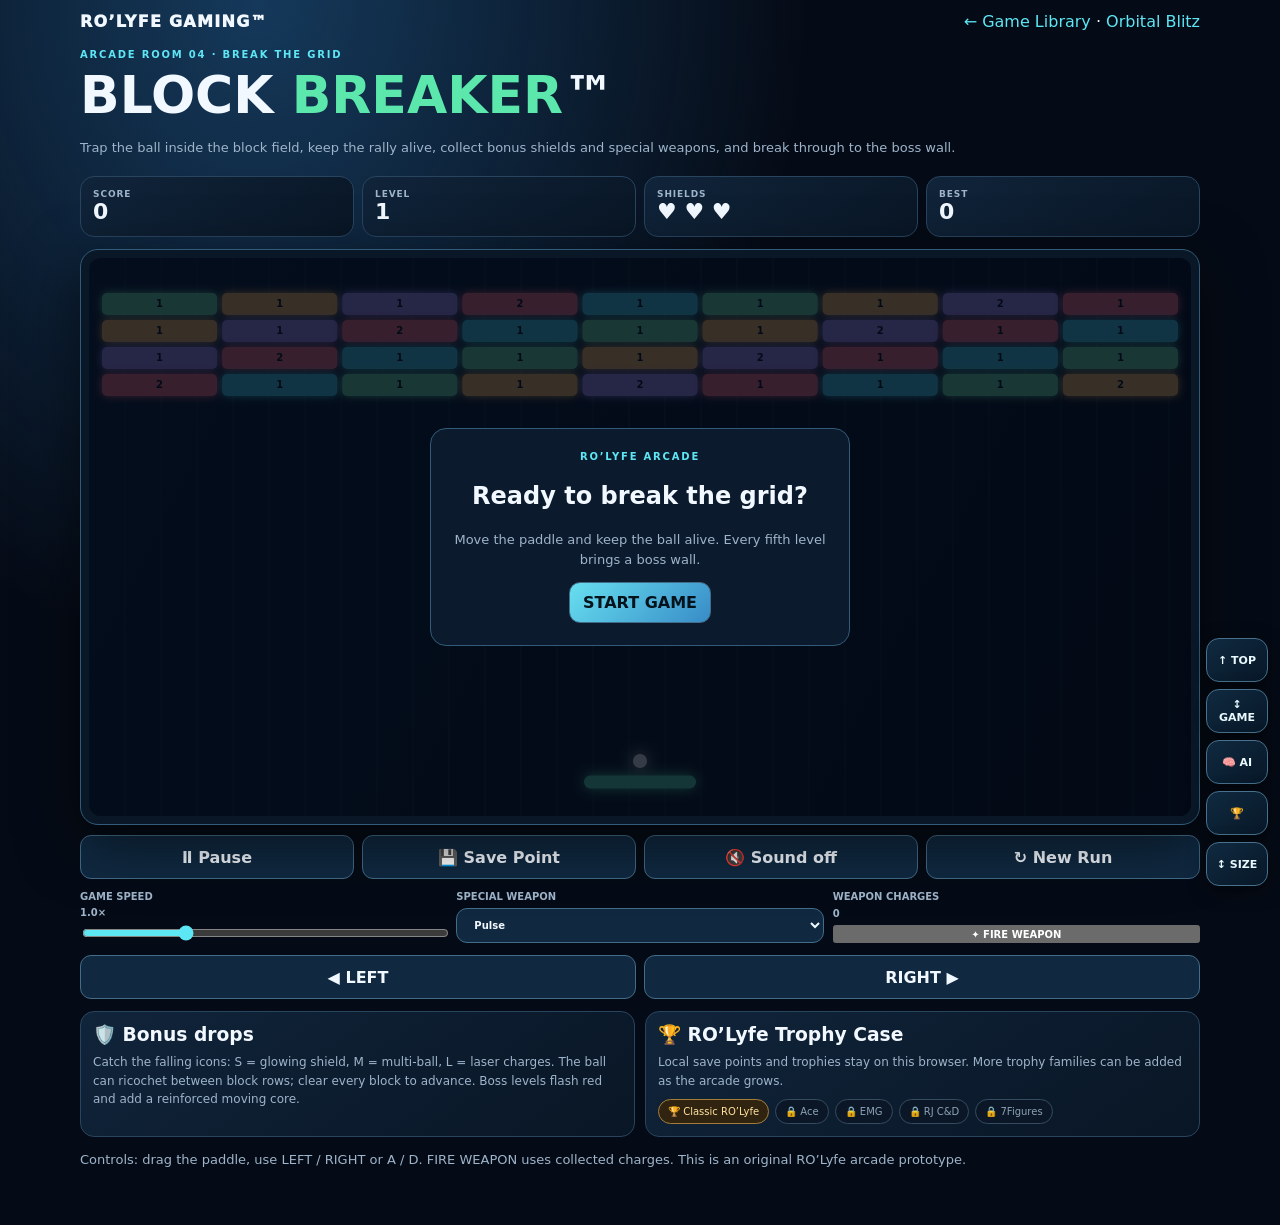
==== games/block-breaker/index.html @ 59f6df57 "Connect game engine to shared arcade speed control" ====
<!doctype html>
<html lang="en"><head><meta charset="utf-8"><meta name="viewport" content="width=device-width,initial-scale=1,viewport-fit=cover"><meta name="theme-color" content="#07101d"><title>RO’Lyfe Block Breaker™</title>
<style>
:root{color-scheme:dark;--bg:#050b16;--panel:#0b192b;--line:#29445f;--text:#f2f8ff;--muted:#9eb4ca;--cyan:#5de6f4;--green:#5ce8ad;--amber:#ffc66d;--red:#ff647c}
*{box-sizing:border-box}html,body{margin:0;min-height:100%;background:var(--bg);color:var(--text);font-family:Inter,system-ui,sans-serif}body{background:radial-gradient(ellipse at 20% 0%,#15395b,transparent 38%),#050b16;overflow-x:hidden}button,select,input{font:inherit;touch-action:manipulation}.shell{width:min(1120px,calc(100% - 20px));margin:auto;padding:12px 0 42px}.top{display:flex;justify-content:space-between;align-items:center;gap:10px;flex-wrap:wrap}.top a{color:var(--cyan);text-decoration:none}.brand{font-weight:950;letter-spacing:.08em;color:var(--text)!important}.hero{margin:18px 0}.eyebrow{font-size:10px;letter-spacing:.18em;color:var(--cyan);font-weight:900}.hero h1{font-size:clamp(30px,6vw,52px);margin:5px 0}.hero p,.note{color:var(--muted);font-size:13px;line-height:1.55}.stats{display:grid;grid-template-columns:repeat(4,1fr);gap:8px;margin:12px 0}.stat,.panel{background:linear-gradient(145deg,#10243a,#091625);border:1px solid var(--line);border-radius:14px;padding:12px}.stat small{display:block;color:var(--muted);font-size:9px;font-weight:900;letter-spacing:.1em}.stat b{font-size:22px}.stage{position:relative;border:1px solid #315b78;background:#091727;border-radius:18px;padding:8px;box-shadow:0 18px 60px #0008}canvas{display:block;width:100%;height:clamp(340px,62svh,650px);border-radius:12px;background:#040b16;touch-action:none}.overlay{position:absolute;inset:8px;display:grid;place-items:center;text-align:center;padding:18px;background:#030916c9;border-radius:12px}.overlay[hidden]{display:none}.overlay>div{max-width:420px;background:#0b1b2d;border:1px solid #315b78;border-radius:16px;padding:22px}.overlay p{color:var(--muted);font-size:13px;line-height:1.5}.btn,.toolbar button,.controls button,.settings select{border:1px solid #426c88;border-radius:11px;padding:10px 13px;background:#102941;color:var(--text);font-weight:850}.btn.primary{background:linear-gradient(135deg,#67dff0,#388cc7);color:#03121b}.toolbar,.controls{display:flex;gap:8px;flex-wrap:wrap;margin:10px 0}.toolbar button,.controls button{flex:1;min-height:44px}.settings{display:grid;grid-template-columns:repeat(3,1fr);gap:9px;margin:12px 0}.settings label{display:grid;gap:5px;color:var(--muted);font-size:10px;font-weight:900}.settings select,.settings input{width:100%}.settings input{accent-color:var(--cyan)}.lower{display:grid;grid-template-columns:1fr 1fr;gap:10px;margin-top:12px}.panel h3{margin:0 0 7px}.panel p{color:var(--muted);font-size:12px;line-height:1.55;margin:0}.trophies{display:flex;gap:6px;flex-wrap:wrap;margin-top:9px}.trophy{padding:6px 9px;border-radius:99px;border:1px solid #344b60;background:#0b1726;color:#8da2b6;font-size:10px}.trophy.unlocked{color:#ffe2a0;border-color:#a47d3b;background:#302410}.flash{position:fixed;inset:0;pointer-events:none;background:#ff001d;opacity:0;z-index:999;transition:opacity .15s}.flash.on{opacity:.18}
@media(max-width:650px){.settings{grid-template-columns:1fr 1fr}.lower{grid-template-columns:1fr}.stats{gap:5px}.stat{padding:8px}.stat b{font-size:18px}}
@media(max-height:480px) and (orientation:landscape){canvas{height:66svh}.hero{margin:7px 0}.shell{padding-top:5px}.stats{margin:6px 0}}
</style></head><body><div class="flash" id="bossFlash"></div><div class="shell">
<header class="top"><a class="brand" href="../../">RO’LYFE GAMING™</a><nav><a href="../../">← Game Library</a> · <a href="../orbital-blitz/">Orbital Blitz</a></nav></header>
<section class="hero"><div class="eyebrow">ARCADE ROOM 04 · BREAK THE GRID</div><h1>BLOCK <span style="color:var(--green)">BREAKER</span>™</h1><p>Trap the ball inside the block field, keep the rally alive, collect bonus shields and special weapons, and break through to the boss wall.</p></section>
<section class="stats"><div class="stat"><small>SCORE</small><b id="score">0</b></div><div class="stat"><small>LEVEL</small><b id="level">1</b></div><div class="stat"><small>SHIELDS</small><b id="lives">♥ ♥ ♥</b></div><div class="stat"><small>BEST</small><b id="best">0</b></div></section>
<section class="stage"><canvas id="game" aria-label="Block Breaker arcade game"></canvas><div class="overlay" id="overlay"><div><div class="eyebrow">RO’LYFE ARCADE</div><h2 id="overlayTitle">Ready to break the grid?</h2><p id="overlayText">Move the paddle, keep the ball bouncing through the blocks, collect shields and weapons, and reach the boss wall every fifth level.</p><button class="btn primary" id="startBtn">START GAME</button></div></div></section>
<div class="toolbar"><button id="pauseBtn">Ⅱ Pause</button><button id="saveBtn">💾 Save Point</button><button id="continueBtn" hidden>▶ Continue Saved Run</button><button id="soundBtn">🔇 Sound off</button><button id="restartBtn">↻ New Run</button></div>
<div class="settings"><label>GAME SPEED <span id="speedLabel">1.0×</span><input id="speed" type="range" min=".7" max="1.8" step=".1" value="1"></label><label>SPECIAL WEAPON<select id="weapon"><option value="pulse">Pulse</option><option value="laser">Laser</option><option value="plasma">Plasma</option></select></label><label>WEAPON CHARGES <b id="charges">0</b><button id="fireWeapon">✦ FIRE WEAPON</button></label></div>
<div class="controls"><button id="left">◀ LEFT</button><button id="right">RIGHT ▶</button></div>
<section class="lower"><article class="panel"><h3>🛡️ Bonus drops</h3><p>Catch the falling icons: S = glowing shield, M = multi-ball, L = laser charges. The ball can ricochet between block rows; clear every block to advance. Boss levels flash red and add a reinforced moving core.</p></article><article class="panel"><h3>🏆 RO’Lyfe Trophy Case</h3><p>Local save points and trophies stay on this browser. More trophy families can be added as the arcade grows.</p><div class="trophies" id="trophies"></div></article></section>
<p class="note">Controls: drag the paddle, use LEFT / RIGHT or A / D. FIRE WEAPON uses collected charges. This is an original RO’Lyfe arcade prototype.</p>
</div>
<script>
(function(){
"use strict";
const $=id=>document.getElementById(id),canvas=$("game"),ctx=canvas.getContext("2d");
const saveKey="rolyfe_block_breaker_save_v1",trophyKey="rolyfe_arcade_trophies_v1",bestKey="rolyfe_block_breaker_best_v1";
let w=0,h=0,dpr=1,raf=0,last=0,active=false,paused=false,over=false,sound=false,audio=null;
let score=0,level=1,lives=3,best=0,balls=[],bricks=[],drops=[],particles=[],paddle={x:0,y:0,w:112,h:13},keys={},speed=1,weapon="pulse",charges=0,shield=0,laserUntil=0,boss=null;
let trophies={};
try{best=Number(localStorage.getItem(bestKey)||0)||0;trophies=JSON.parse(localStorage.getItem(trophyKey)||"{}")}catch(e){}
const trophyNames=["Classic RO’Lyfe","Ace","EMG","RJ C&D","7Figures"];
function clamp(v,a,b){return Math.max(a,Math.min(b,v))}
function beep(f=520,d=.06){if(!sound)return;try{audio=audio||new(window.AudioContext||window.webkitAudioContext)();const o=audio.createOscillator(),g=audio.createGain();o.frequency.value=f;g.gain.setValueAtTime(.04,audio.currentTime);g.gain.exponentialRampToValueAtTime(.001,audio.currentTime+d);o.connect(g);g.connect(audio.destination);o.start();o.stop(audio.currentTime+d)}catch(e){}}
function resize(){const r=canvas.getBoundingClientRect();dpr=Math.min(2,devicePixelRatio||1);canvas.width=Math.max(1,r.width*dpr);canvas.height=Math.max(1,r.height*dpr);ctx.setTransform(dpr,0,0,dpr,0,0);w=r.width;h=r.height;paddle.y=h-34;paddle.x=clamp(paddle.x||w/2,paddle.w/2,w-paddle.w/2);if(!balls.length)balls=[{x:w/2,y:h-55,vx:150,vy:-230,r:7}];draw()}
function award(name){if(trophies[name])return;trophies[name]=true;try{localStorage.setItem(trophyKey,JSON.stringify(trophies))}catch(e){}renderTrophies();beep(940,.18)}
function renderTrophies(){ $("trophies").replaceChildren();trophyNames.forEach(n=>{const b=document.createElement("span");b.className="trophy"+(trophies[n]?" unlocked":"");b.textContent=(trophies[n]?"🏆 ":"🔒 ")+n;$("trophies").appendChild(b)})}
function hud(){$("score").textContent=score;$("level").textContent=level;$("lives").textContent="♥ ".repeat(Math.max(0,lives))||"—";$("best").textContent=best;$("charges").textContent=charges;$("speedLabel").textContent=Number(speed).toFixed(1)+"×"}
function makeLevel(){bricks=[];drops=[];boss=null;const cols=9,rows=level%5===0?4:Math.min(8,4+Math.floor(level/2)),gap=5,pad=13,bw=(w-pad*2-gap*(cols-1))/cols,bh=level%5===0?30:22,top=35;
for(let r=0;r<rows;r++)for(let c=0;c<cols;c++){const hp=level%5===0?2+(r%2):1+((r+c+level)%4===0?1:0);bricks.push({x:pad+c*(bw+gap),y:top+r*(bh+gap),w:bw,h:bh,hp,max:hp,color:["#42d7ed","#67e4ad","#ffbe66","#aa91ff","#ff708b"][(r+c+level)%5],boss:false})}
if(level%5===0){boss={x:w/2-95,y:top+rows*(bh+gap)+18,w:190,h:34,hp:18+level*2,max:18+level*2,vx:75+level*3};bricks.push(boss);$("bossFlash").classList.add("on");setTimeout(()=>$("bossFlash").classList.remove("on"),320);$("overlayText").textContent="BOSS LEVEL! The red core is reinforced. Break its armor and clear the field."}
balls=[{x:w/2,y:h-55,vx:(Math.random()>.5?1:-1)*155,vy:-245,r:7}];award("Classic RO’Lyfe");hud()}
function reset(){score=0;level=1;lives=3;charges=0;shield=0;speed=Number($("speed").value);paddle.x=w/2;active=false;paused=false;over=false;particles=[];makeLevel();overlay(true,"Ready to break the grid?","Move the paddle and keep the ball alive. Every fifth level brings a boss wall.","START GAME");hud()}
function overlay(show,title,msg,button){$("overlay").hidden=!show;$("overlayTitle").textContent=title;$("overlayText").textContent=msg;$("startBtn").textContent=button}
function start(){if(over)reset();active=true;paused=false;over=false;overlay(false,"","", "START");last=performance.now();cancelAnimationFrame(raf);raf=requestAnimationFrame(loop)}
function save(){const data={score,level,lives,charges,trophies};try{localStorage.setItem(saveKey,JSON.stringify(data));window.ROLYFE_ARCADE_PROFILE?.savePoint("block-breaker",data);$("continueBtn").hidden=false;$("overlayText").textContent="Save point stored on this device. Continue from this level next time.";$("saveBtn").textContent="✓ Saved";setTimeout(()=>$("saveBtn").textContent="💾 Save Point",1200)}catch(e){}}
function loadSave(){try{const d=JSON.parse(localStorage.getItem(saveKey)||"null");if(!d)return false;score=d.score||0;level=Math.max(1,d.level||1);lives=Math.max(1,d.lives||3);charges=d.charges||0;trophies=d.trophies||trophies;makeLevel();return true}catch(e){return false}}
function finish(){active=false;over=true;if(score>best){best=score;try{localStorage.setItem(bestKey,String(best))}catch(e){}}hud();overlay(true,"Run complete","Score "+score+" · Best "+best+". Your trophies and save point remain on this device.","PLAY AGAIN")}
function drop(x,y){if(Math.random()>.18)return;const kind=["shield","multi","laser"][Math.floor(Math.random()*3)];drops.push({x,y,vy:90,kind,r:10})}
function hitBrick(b){b.hp--;score+=10;if(b.hp<=0){const i=bricks.indexOf(b);if(i>=0)bricks.splice(i,1);drop(b.x+b.w/2,b.y+b.h/2);for(let k=0;k<7;k++)particles.push({x:b.x+b.w/2,y:b.y+b.h/2,vx:(Math.random()-.5)*150,vy:(Math.random()-.5)*150,life:.4,color:b.color})}else{b.flash=.12}if(b.boss&&b.hp<=0){score+=500;award("RJ C&D")}if(score>=500)award("Ace");if(level>=3)award("EMG");if(level>=5)award("7Figures");hud()}
function update(dt,now){const dir=(keys.right?1:0)-(keys.left?1:0);paddle.x+=dir*440*dt;paddle.x=clamp(paddle.x,paddle.w/2,w-paddle.w/2);if(boss){boss.x+=boss.vx*dt;if(boss.x<12||boss.x+boss.w>w-12)boss.vx*=-1}
for(const b of balls){b.x+=b.vx*dt*speed;b.y+=b.vy*dt*speed;if(b.x<b.r||b.x>w-b.r){b.vx*=-1;b.x=clamp(b.x,b.r,w-b.r)}if(b.y<b.r){b.vy=Math.abs(b.vy)}if(b.y>h+25){balls.splice(balls.indexOf(b),1);break}
if(b.vy>0&&b.y+b.r>=paddle.y-paddle.h/2&&b.y-b.r<=paddle.y+paddle.h/2&&b.x>=paddle.x-paddle.w/2&&b.x<=paddle.x+paddle.w/2){const off=(b.x-paddle.x)/(paddle.w/2);b.vy=-Math.abs(b.vy);b.vx=off*330;beep(420)}
for(let i=bricks.length-1;i>=0;i--){const q=bricks[i];if(b.x+b.r>q.x&&b.x-b.r<q.x+q.w&&b.y+b.r>q.y&&b.y-b.r<q.y+q.h){const ox=Math.min(Math.abs((b.x+b.r)-q.x),Math.abs((b.x-b.r)-(q.x+q.w))),oy=Math.min(Math.abs((b.y+b.r)-q.y),Math.abs((b.y-b.r)-(q.y+q.h)));if(ox<oy)b.vx*=-1;else b.vy*=-1;hitBrick(q);break}}
}
for(const d of drops){d.y+=d.vy*dt;if(d.y>paddle.y-8&&d.y<paddle.y+20&&Math.abs(d.x-paddle.x)<paddle.w/2){if(d.kind==="shield"){shield=7;award("EMG")}if(d.kind==="multi"){balls.push(...balls.slice(0,Math.min(2,balls.length)).map(b=>({...b,vx:-b.vx+50,vy:b.vy})));}if(d.kind==="laser")charges+=5;beep(900)}}
drops=drops.filter(d=>d.y<h+20&&!(d.y>paddle.y-8&&d.y<paddle.y+20&&Math.abs(d.x-paddle.x)<paddle.w/2));
particles.forEach(p=>{p.x+=p.vx*dt;p.y+=p.vy*dt;p.life-=dt});particles=particles.filter(p=>p.life>0);
if(!balls.length){if(shield>0){shield--;balls=[{x:paddle.x,y:paddle.y-20,vx:150,vy:-250,r:7}]}else{lives--;if(lives<=0){finish();return}balls=[{x:paddle.x,y:paddle.y-20,vx:150,vy:-250,r:7}]}}
if(!bricks.length){level++;if(level%5===0){$("bossFlash").classList.add("on");setTimeout(()=>$("bossFlash").classList.remove("on"),260)}makeLevel()}
hud()}
function fire(){if(charges<=0||!active||paused)return;charges--;const color=weapon==="laser"?"#73f5ff":weapon==="plasma"?"#ff9a62":"#a4a5ff";for(let i=0;i<3;i++)particles.push({x:paddle.x+(i-1)*18,y:paddle.y-20,vx:(i-1)*15,vy:-240,life:.5,color});const target=bricks[0];if(target)hitBrick(target);hud()}
function draw(){if(!w||!h)return;ctx.clearRect(0,0,w,h);const bg=ctx.createLinearGradient(0,0,w,h);bg.addColorStop(0,"#071d34");bg.addColorStop(1,"#040b16");ctx.fillStyle=bg;ctx.fillRect(0,0,w,h);ctx.strokeStyle="#43d9ef22";for(let x=0;x<w;x+=36){ctx.beginPath();ctx.moveTo(x,0);ctx.lineTo(x,h);ctx.stroke()}
for(const q of bricks){ctx.save();ctx.shadowColor=q.color;ctx.shadowBlur=q.boss?20:8;ctx.fillStyle=q.color;ctx.globalAlpha=q.hp/q.max;ctx.beginPath();ctx.roundRect(q.x,q.y,q.w,q.h,5);ctx.fill();ctx.globalAlpha=1;ctx.fillStyle="#07101d";ctx.font="bold 10px system-ui";ctx.textAlign="center";ctx.fillText(q.hp,q.x+q.w/2,q.y+q.h/2+3);ctx.restore()}
for(const d of drops){ctx.fillStyle=d.kind==="shield"?"#62e6ef":d.kind==="multi"?"#ffce68":"#b69aff";ctx.beginPath();ctx.arc(d.x,d.y,d.r,0,Math.PI*2);ctx.fill();ctx.fillStyle="#07101d";ctx.font="bold 10px system-ui";ctx.textAlign="center";ctx.fillText(d.kind[0].toUpperCase(),d.x,d.y+3)}
ctx.save();ctx.shadowColor=shield?"#66eaff":"#53e6ad";ctx.shadowBlur=shield?26:13;ctx.fillStyle=shield?"#62e6ef":"#55dfae";ctx.beginPath();ctx.roundRect(paddle.x-paddle.w/2,paddle.y-paddle.h/2,paddle.w,paddle.h,7);ctx.fill();ctx.restore();
for(const b of balls){ctx.save();ctx.shadowColor="#fff";ctx.shadowBlur=15;ctx.fillStyle="#f4fdff";ctx.beginPath();ctx.arc(b.x,b.y,b.r,0,Math.PI*2);ctx.fill();ctx.restore()}
for(const p of particles){ctx.globalAlpha=Math.min(1,p.life*2);ctx.fillStyle=p.color;ctx.fillRect(p.x,p.y,3,3)}ctx.globalAlpha=1;
if(level%5===0){ctx.fillStyle="#ff5168";ctx.font="900 12px system-ui";ctx.textAlign="center";ctx.fillText("⚠ BOSS CORE",w/2,20)}}
function loop(now){if(!active||paused)return;const dt=Math.min(.03,(now-last)/1000||0);last=now;update(dt*(window.ROLYFE_ARCADE_PROFILE?.getSpeed?.()||1),now);draw();if(active&&!paused)raf=requestAnimationFrame(loop)}
function steer(e){const r=canvas.getBoundingClientRect();paddle.x=clamp(e.clientX-r.left,paddle.w/2,w-paddle.w/2)}
canvas.addEventListener("pointerdown",e=>{if(!active||paused)return;canvas.setPointerCapture(e.pointerId);steer(e)});canvas.addEventListener("pointermove",e=>{if(e.buttons||e.pointerType==="touch")steer(e)});
window.addEventListener("keydown",e=>{if(e.key==="ArrowLeft"||e.key.toLowerCase()==="a")keys.left=true;if(e.key==="ArrowRight"||e.key.toLowerCase()==="d")keys.right=true;if(e.code==="Space")fire()});window.addEventListener("keyup",e=>{if(e.key==="ArrowLeft"||e.key.toLowerCase()==="a")keys.left=false;if(e.key==="ArrowRight"||e.key.toLowerCase()==="d")keys.right=false});
$("left").addEventListener("pointerdown",()=>keys.left=true);$("right").addEventListener("pointerdown",()=>keys.right=true);["left","right"].forEach(id=>$(id).addEventListener("pointerup",()=>keys[id]=false));$("fireWeapon").addEventListener("click",fire);
$("startBtn").addEventListener("click",()=>{if(over)reset();active=true;paused=false;overlay(false,"","","");last=performance.now();raf=requestAnimationFrame(loop)});$("pauseBtn").addEventListener("click",()=>{if(!active)return;paused=!paused;$("pauseBtn").textContent=paused?"▶ Resume":"Ⅱ Pause";if(!paused){last=performance.now();raf=requestAnimationFrame(loop)}});$("restartBtn").addEventListener("click",reset);$("saveBtn").addEventListener("click",save);$("continueBtn").addEventListener("click",()=>{if(loadSave()){active=true;paused=false;over=false;overlay(false,"","","");last=performance.now();raf=requestAnimationFrame(loop);renderTrophies();hud()}});$("speed").addEventListener("input",()=>{speed=Number($("speed").value);hud()});$("weapon").addEventListener("change",()=>weapon=$("weapon").value);$("soundBtn").addEventListener("click",()=>{sound=!sound;$("soundBtn").textContent=sound?"🔊 Sound on":"🔇 Sound off"});
window.addEventListener("resize",resize);resize();renderTrophies();hud();reset();try{$("continueBtn").hidden=!localStorage.getItem(saveKey)}catch(e){}
})();
</script><script src="../../shared/arcade-controls.js"></script></body></html>
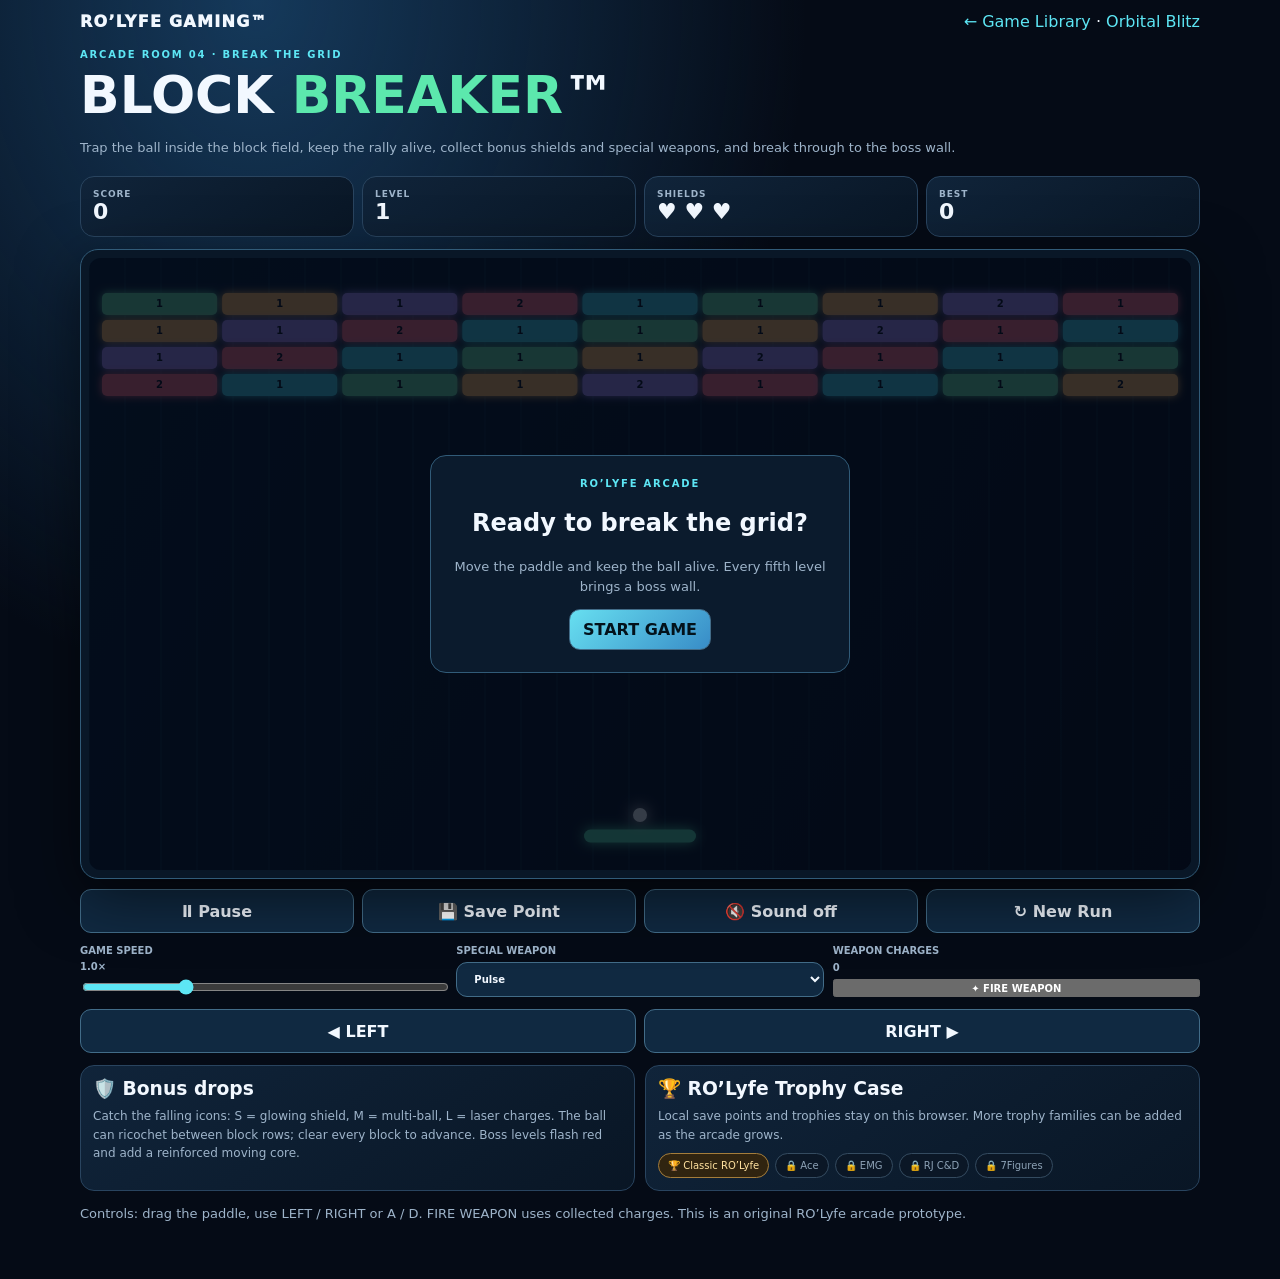
==== commit 24598642: "Fix mobile paddle capture and add direct touch slider" ====
--- a/games/block-breaker/index.html
+++ b/games/block-breaker/index.html
@@ -2,7 +2,7 @@
 <html lang="en"><head><meta charset="utf-8"><meta name="viewport" content="width=device-width,initial-scale=1,viewport-fit=cover"><meta name="theme-color" content="#07101d"><title>RO’Lyfe Block Breaker™</title>
 <style>
 :root{color-scheme:dark;--bg:#050b16;--panel:#0b192b;--line:#29445f;--text:#f2f8ff;--muted:#9eb4ca;--cyan:#5de6f4;--green:#5ce8ad;--amber:#ffc66d;--red:#ff647c}
-*{box-sizing:border-box}html,body{margin:0;min-height:100%;background:var(--bg);color:var(--text);font-family:Inter,system-ui,sans-serif}body{background:radial-gradient(ellipse at 20% 0%,#15395b,transparent 38%),#050b16;overflow-x:hidden}button,select,input{font:inherit;touch-action:manipulation}.shell{width:min(1120px,calc(100% - 20px));margin:auto;padding:12px 0 42px}.top{display:flex;justify-content:space-between;align-items:center;gap:10px;flex-wrap:wrap}.top a{color:var(--cyan);text-decoration:none}.brand{font-weight:950;letter-spacing:.08em;color:var(--text)!important}.hero{margin:18px 0}.eyebrow{font-size:10px;letter-spacing:.18em;color:var(--cyan);font-weight:900}.hero h1{font-size:clamp(30px,6vw,52px);margin:5px 0}.hero p,.note{color:var(--muted);font-size:13px;line-height:1.55}.stats{display:grid;grid-template-columns:repeat(4,1fr);gap:8px;margin:12px 0}.stat,.panel{background:linear-gradient(145deg,#10243a,#091625);border:1px solid var(--line);border-radius:14px;padding:12px}.stat small{display:block;color:var(--muted);font-size:9px;font-weight:900;letter-spacing:.1em}.stat b{font-size:22px}.stage{position:relative;border:1px solid #315b78;background:#091727;border-radius:18px;padding:8px;box-shadow:0 18px 60px #0008}canvas{display:block;width:100%;height:clamp(340px,62svh,650px);border-radius:12px;background:#040b16;touch-action:none}.overlay{position:absolute;inset:8px;display:grid;place-items:center;text-align:center;padding:18px;background:#030916c9;border-radius:12px}.overlay[hidden]{display:none}.overlay>div{max-width:420px;background:#0b1b2d;border:1px solid #315b78;border-radius:16px;padding:22px}.overlay p{color:var(--muted);font-size:13px;line-height:1.5}.btn,.toolbar button,.controls button,.settings select{border:1px solid #426c88;border-radius:11px;padding:10px 13px;background:#102941;color:var(--text);font-weight:850}.btn.primary{background:linear-gradient(135deg,#67dff0,#388cc7);color:#03121b}.toolbar,.controls{display:flex;gap:8px;flex-wrap:wrap;margin:10px 0}.toolbar button,.controls button{flex:1;min-height:44px}.settings{display:grid;grid-template-columns:repeat(3,1fr);gap:9px;margin:12px 0}.settings label{display:grid;gap:5px;color:var(--muted);font-size:10px;font-weight:900}.settings select,.settings input{width:100%}.settings input{accent-color:var(--cyan)}.lower{display:grid;grid-template-columns:1fr 1fr;gap:10px;margin-top:12px}.panel h3{margin:0 0 7px}.panel p{color:var(--muted);font-size:12px;line-height:1.55;margin:0}.trophies{display:flex;gap:6px;flex-wrap:wrap;margin-top:9px}.trophy{padding:6px 9px;border-radius:99px;border:1px solid #344b60;background:#0b1726;color:#8da2b6;font-size:10px}.trophy.unlocked{color:#ffe2a0;border-color:#a47d3b;background:#302410}.flash{position:fixed;inset:0;pointer-events:none;background:#ff001d;opacity:0;z-index:999;transition:opacity .15s}.flash.on{opacity:.18}
+*{box-sizing:border-box}html,body{margin:0;min-height:100%;background:var(--bg);color:var(--text);font-family:Inter,system-ui,sans-serif}body{background:radial-gradient(ellipse at 20% 0%,#15395b,transparent 38%),#050b16;overflow-x:hidden}button,select,input{font:inherit;touch-action:manipulation}.shell{width:min(1120px,calc(100% - 20px));margin:auto;padding:12px 0 42px}.top{display:flex;justify-content:space-between;align-items:center;gap:10px;flex-wrap:wrap}.top a{color:var(--cyan);text-decoration:none}.brand{font-weight:950;letter-spacing:.08em;color:var(--text)!important}.hero{margin:18px 0}.eyebrow{font-size:10px;letter-spacing:.18em;color:var(--cyan);font-weight:900}.hero h1{font-size:clamp(30px,6vw,52px);margin:5px 0}.hero p,.note{color:var(--muted);font-size:13px;line-height:1.55}.stats{display:grid;grid-template-columns:repeat(4,1fr);gap:8px;margin:12px 0}.stat,.panel{background:linear-gradient(145deg,#10243a,#091625);border:1px solid var(--line);border-radius:14px;padding:12px}.stat small{display:block;color:var(--muted);font-size:9px;font-weight:900;letter-spacing:.1em}.stat b{font-size:22px}.stage{position:relative;border:1px solid #315b78;background:#091727;border-radius:18px;padding:8px;box-shadow:0 18px 60px #0008}canvas{display:block;width:100%;height:clamp(380px,68svh,720px);border-radius:12px;background:#040b16;touch-action:none;overscroll-behavior:contain}.touch-track{display:grid;grid-template-columns:auto 1fr auto;align-items:center;gap:10px;margin:9px 0;padding:10px 12px;border:1px solid #315b78;border-radius:12px;background:#0b1b2d;color:var(--muted);font-size:10px;font-weight:900}.touch-track input{width:100%;accent-color:var(--cyan);touch-action:pan-y}.touch-track small{color:var(--cyan)}.overlay{position:absolute;inset:8px;display:grid;place-items:center;text-align:center;padding:18px;background:#030916c9;border-radius:12px}.overlay[hidden]{display:none}.overlay>div{max-width:420px;background:#0b1b2d;border:1px solid #315b78;border-radius:16px;padding:22px}.overlay p{color:var(--muted);font-size:13px;line-height:1.5}.btn,.toolbar button,.controls button,.settings select{border:1px solid #426c88;border-radius:11px;padding:10px 13px;background:#102941;color:var(--text);font-weight:850}.btn.primary{background:linear-gradient(135deg,#67dff0,#388cc7);color:#03121b}.toolbar,.controls{display:flex;gap:8px;flex-wrap:wrap;margin:10px 0}.toolbar button,.controls button{flex:1;min-height:44px}.settings{display:grid;grid-template-columns:repeat(3,1fr);gap:9px;margin:12px 0}.settings label{display:grid;gap:5px;color:var(--muted);font-size:10px;font-weight:900}.settings select,.settings input{width:100%}.settings input{accent-color:var(--cyan)}.lower{display:grid;grid-template-columns:1fr 1fr;gap:10px;margin-top:12px}.panel h3{margin:0 0 7px}.panel p{color:var(--muted);font-size:12px;line-height:1.55;margin:0}.trophies{display:flex;gap:6px;flex-wrap:wrap;margin-top:9px}.trophy{padding:6px 9px;border-radius:99px;border:1px solid #344b60;background:#0b1726;color:#8da2b6;font-size:10px}.trophy.unlocked{color:#ffe2a0;border-color:#a47d3b;background:#302410}.flash{position:fixed;inset:0;pointer-events:none;background:#ff001d;opacity:0;z-index:999;transition:opacity .15s}.flash.on{opacity:.18}
 @media(max-width:650px){.settings{grid-template-columns:1fr 1fr}.lower{grid-template-columns:1fr}.stats{gap:5px}.stat{padding:8px}.stat b{font-size:18px}}
 @media(max-height:480px) and (orientation:landscape){canvas{height:66svh}.hero{margin:7px 0}.shell{padding-top:5px}.stats{margin:6px 0}}
 </style></head><body><div class="flash" id="bossFlash"></div><div class="shell">
@@ -21,7 +21,7 @@
 "use strict";
 const $=id=>document.getElementById(id),canvas=$("game"),ctx=canvas.getContext("2d");
 const saveKey="rolyfe_block_breaker_save_v1",trophyKey="rolyfe_arcade_trophies_v1",bestKey="rolyfe_block_breaker_best_v1";
-let w=0,h=0,dpr=1,raf=0,last=0,active=false,paused=false,over=false,sound=false,audio=null;
+let w=0,h=0,dpr=1,raf=0,last=0,active=false,paused=false,over=false,sound=false,audio=null,pointerDown=false,pointerId=null;
 let score=0,level=1,lives=3,best=0,balls=[],bricks=[],drops=[],particles=[],paddle={x:0,y:0,w:112,h:13},keys={},speed=1,weapon="pulse",charges=0,shield=0,laserUntil=0,boss=null;
 let trophies={};
 try{best=Number(localStorage.getItem(bestKey)||0)||0;trophies=JSON.parse(localStorage.getItem(trophyKey)||"{}")}catch(e){}
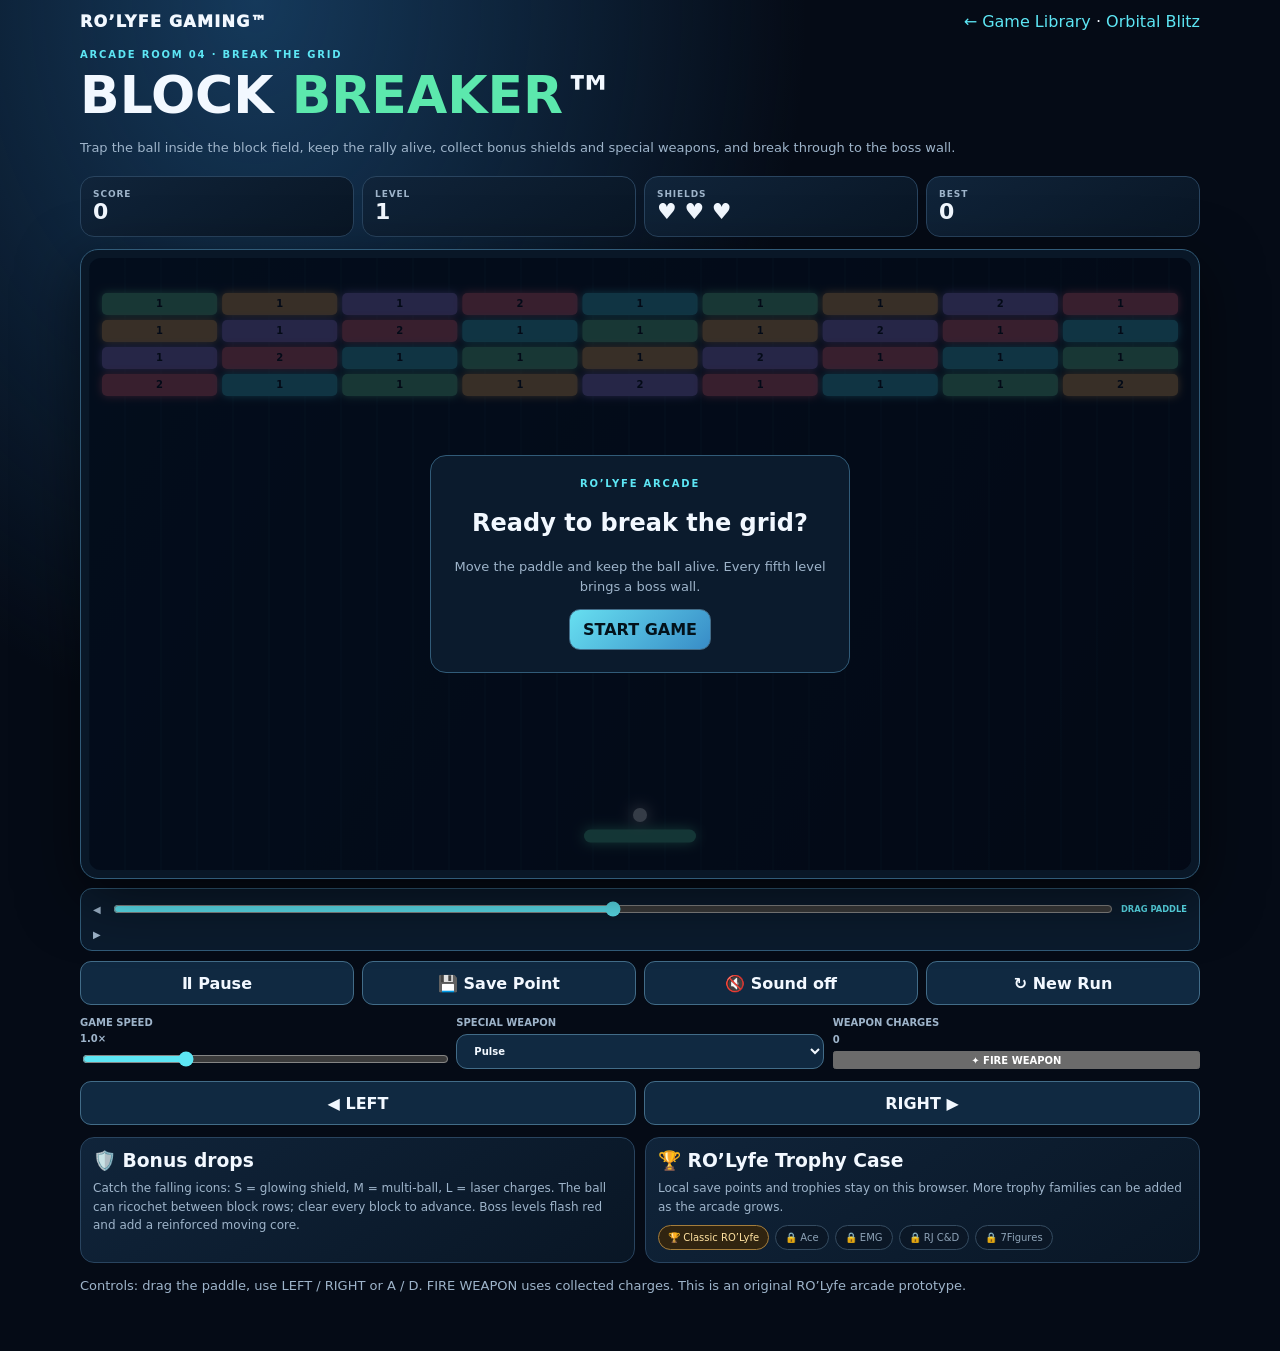
==== commit 32a8e854: "Add stable touch slider for Block Breaker paddle" ====
--- a/games/block-breaker/index.html
+++ b/games/block-breaker/index.html
@@ -10,6 +10,7 @@
 <section class="hero"><div class="eyebrow">ARCADE ROOM 04 · BREAK THE GRID</div><h1>BLOCK <span style="color:var(--green)">BREAKER</span>™</h1><p>Trap the ball inside the block field, keep the rally alive, collect bonus shields and special weapons, and break through to the boss wall.</p></section>
 <section class="stats"><div class="stat"><small>SCORE</small><b id="score">0</b></div><div class="stat"><small>LEVEL</small><b id="level">1</b></div><div class="stat"><small>SHIELDS</small><b id="lives">♥ ♥ ♥</b></div><div class="stat"><small>BEST</small><b id="best">0</b></div></section>
 <section class="stage"><canvas id="game" aria-label="Block Breaker arcade game"></canvas><div class="overlay" id="overlay"><div><div class="eyebrow">RO’LYFE ARCADE</div><h2 id="overlayTitle">Ready to break the grid?</h2><p id="overlayText">Move the paddle, keep the ball bouncing through the blocks, collect shields and weapons, and reach the boss wall every fifth level.</p><button class="btn primary" id="startBtn">START GAME</button></div></div></section>
+<div class="touch-track" aria-label="Touch paddle position"><span>◀</span><input id="paddleTouch" type="range" min="0" max="1000" value="500" aria-label="Slide to move paddle"><small>DRAG PADDLE</small><span>▶</span></div>
 <div class="toolbar"><button id="pauseBtn">Ⅱ Pause</button><button id="saveBtn">💾 Save Point</button><button id="continueBtn" hidden>▶ Continue Saved Run</button><button id="soundBtn">🔇 Sound off</button><button id="restartBtn">↻ New Run</button></div>
 <div class="settings"><label>GAME SPEED <span id="speedLabel">1.0×</span><input id="speed" type="range" min=".7" max="1.8" step=".1" value="1"></label><label>SPECIAL WEAPON<select id="weapon"><option value="pulse">Pulse</option><option value="laser">Laser</option><option value="plasma">Plasma</option></select></label><label>WEAPON CHARGES <b id="charges">0</b><button id="fireWeapon">✦ FIRE WEAPON</button></label></div>
 <div class="controls"><button id="left">◀ LEFT</button><button id="right">RIGHT ▶</button></div>
@@ -64,8 +65,8 @@
 for(const p of particles){ctx.globalAlpha=Math.min(1,p.life*2);ctx.fillStyle=p.color;ctx.fillRect(p.x,p.y,3,3)}ctx.globalAlpha=1;
 if(level%5===0){ctx.fillStyle="#ff5168";ctx.font="900 12px system-ui";ctx.textAlign="center";ctx.fillText("⚠ BOSS CORE",w/2,20)}}
 function loop(now){if(!active||paused)return;const dt=Math.min(.03,(now-last)/1000||0);last=now;update(dt*(window.ROLYFE_ARCADE_PROFILE?.getSpeed?.()||1),now);draw();if(active&&!paused)raf=requestAnimationFrame(loop)}
-function steer(e){const r=canvas.getBoundingClientRect();paddle.x=clamp(e.clientX-r.left,paddle.w/2,w-paddle.w/2)}
-canvas.addEventListener("pointerdown",e=>{if(!active||paused)return;canvas.setPointerCapture(e.pointerId);steer(e)});canvas.addEventListener("pointermove",e=>{if(e.buttons||e.pointerType==="touch")steer(e)});
+function steer(e){const r=canvas.getBoundingClientRect();paddle.x=clamp(e.clientX-r.left,paddle.w/2,w-paddle.w/2);$("paddleTouch").value=String(Math.round(paddle.x/w*1000))}
+canvas.addEventListener("pointerdown",e=>{if(!active||paused)return;e.preventDefault();pointerDown=true;pointerId=e.pointerId;canvas.setPointerCapture(e.pointerId);steer(e)});canvas.addEventListener("pointermove",e=>{if(!pointerDown||e.pointerId!==pointerId)return;e.preventDefault();steer(e)});["pointerup","pointercancel","lostpointercapture"].forEach(ev=>canvas.addEventListener(ev,e=>{if(pointerId===e.pointerId){pointerDown=false;pointerId=null}}));$("paddleTouch").addEventListener("input",e=>{paddle.x=clamp(Number(e.target.value)/1000*w,paddle.w/2,w-paddle.w/2)});
 window.addEventListener("keydown",e=>{if(e.key==="ArrowLeft"||e.key.toLowerCase()==="a")keys.left=true;if(e.key==="ArrowRight"||e.key.toLowerCase()==="d")keys.right=true;if(e.code==="Space")fire()});window.addEventListener("keyup",e=>{if(e.key==="ArrowLeft"||e.key.toLowerCase()==="a")keys.left=false;if(e.key==="ArrowRight"||e.key.toLowerCase()==="d")keys.right=false});
 $("left").addEventListener("pointerdown",()=>keys.left=true);$("right").addEventListener("pointerdown",()=>keys.right=true);["left","right"].forEach(id=>$(id).addEventListener("pointerup",()=>keys[id]=false));$("fireWeapon").addEventListener("click",fire);
 $("startBtn").addEventListener("click",()=>{if(over)reset();active=true;paused=false;overlay(false,"","","");last=performance.now();raf=requestAnimationFrame(loop)});$("pauseBtn").addEventListener("click",()=>{if(!active)return;paused=!paused;$("pauseBtn").textContent=paused?"▶ Resume":"Ⅱ Pause";if(!paused){last=performance.now();raf=requestAnimationFrame(loop)}});$("restartBtn").addEventListener("click",reset);$("saveBtn").addEventListener("click",save);$("continueBtn").addEventListener("click",()=>{if(loadSave()){active=true;paused=false;over=false;overlay(false,"","","");last=performance.now();raf=requestAnimationFrame(loop);renderTrophies();hud()}});$("speed").addEventListener("input",()=>{speed=Number($("speed").value);hud()});$("weapon").addEventListener("change",()=>weapon=$("weapon").value);$("soundBtn").addEventListener("click",()=>{sound=!sound;$("soundBtn").textContent=sound?"🔊 Sound on":"🔇 Sound off"});
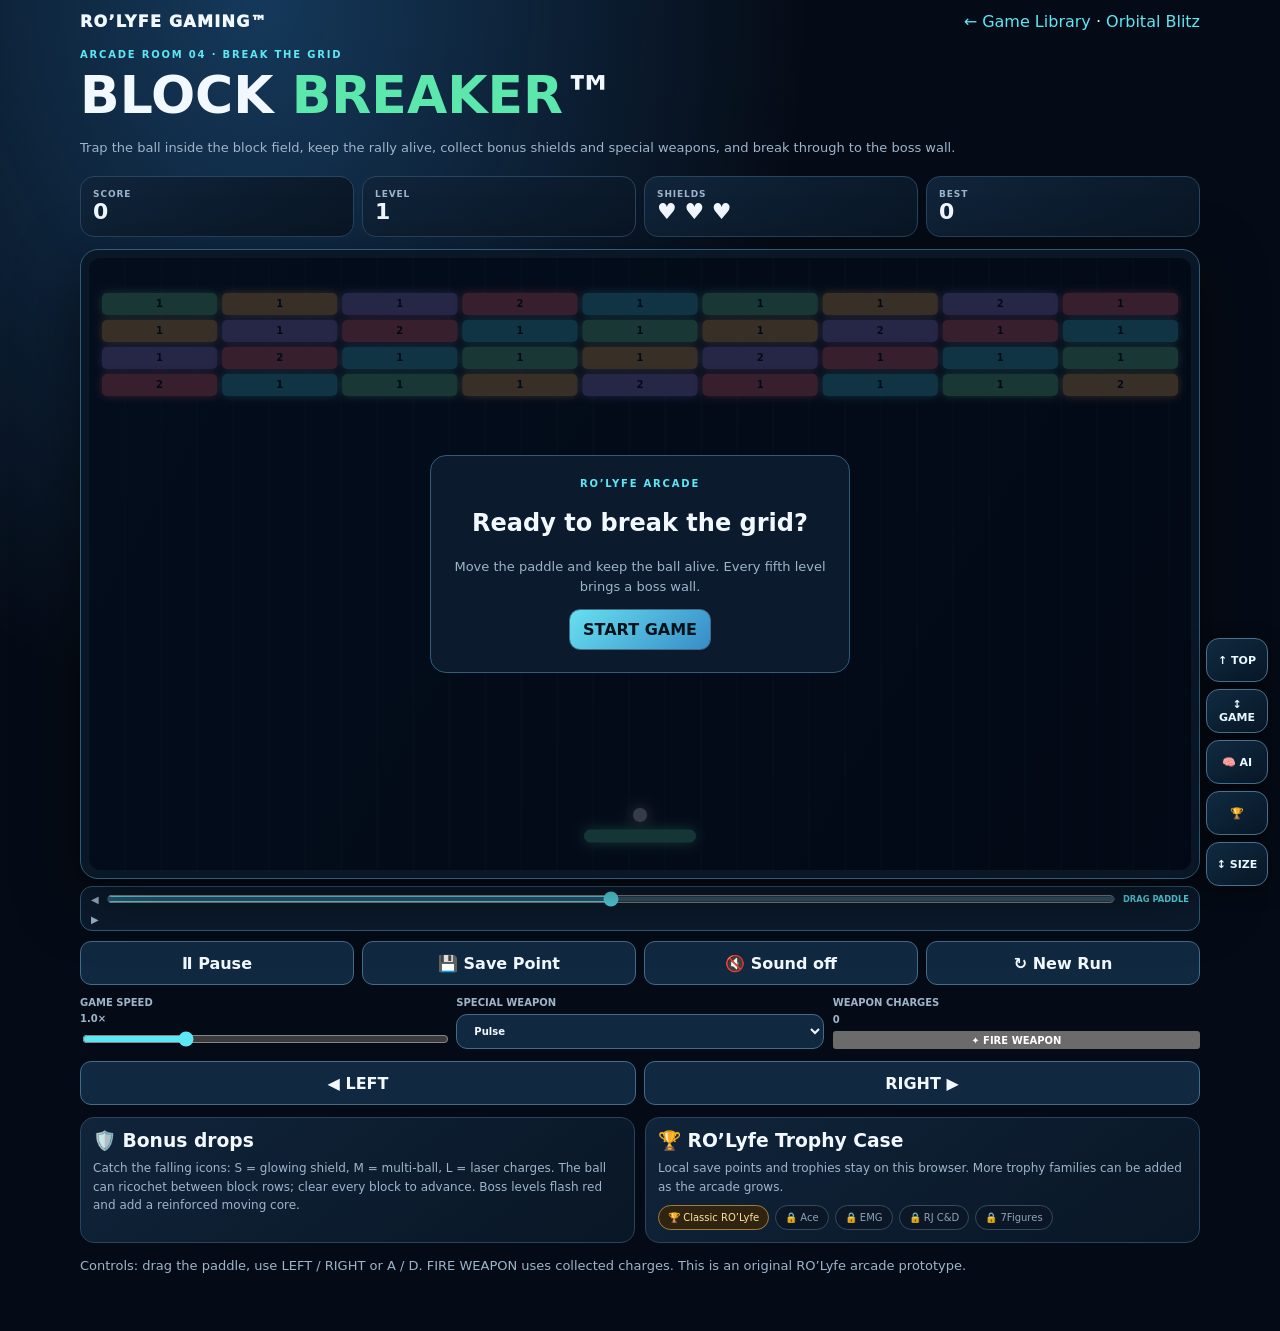
==== commit 18553969: "Smooth Block Breaker paddle slider and prevent thumb jumping" ====
--- a/games/block-breaker/index.html
+++ b/games/block-breaker/index.html
@@ -2,7 +2,7 @@
 <html lang="en"><head><meta charset="utf-8"><meta name="viewport" content="width=device-width,initial-scale=1,viewport-fit=cover"><meta name="theme-color" content="#07101d"><title>RO’Lyfe Block Breaker™</title>
 <style>
 :root{color-scheme:dark;--bg:#050b16;--panel:#0b192b;--line:#29445f;--text:#f2f8ff;--muted:#9eb4ca;--cyan:#5de6f4;--green:#5ce8ad;--amber:#ffc66d;--red:#ff647c}
-*{box-sizing:border-box}html,body{margin:0;min-height:100%;background:var(--bg);color:var(--text);font-family:Inter,system-ui,sans-serif}body{background:radial-gradient(ellipse at 20% 0%,#15395b,transparent 38%),#050b16;overflow-x:hidden}button,select,input{font:inherit;touch-action:manipulation}.shell{width:min(1120px,calc(100% - 20px));margin:auto;padding:12px 0 42px}.top{display:flex;justify-content:space-between;align-items:center;gap:10px;flex-wrap:wrap}.top a{color:var(--cyan);text-decoration:none}.brand{font-weight:950;letter-spacing:.08em;color:var(--text)!important}.hero{margin:18px 0}.eyebrow{font-size:10px;letter-spacing:.18em;color:var(--cyan);font-weight:900}.hero h1{font-size:clamp(30px,6vw,52px);margin:5px 0}.hero p,.note{color:var(--muted);font-size:13px;line-height:1.55}.stats{display:grid;grid-template-columns:repeat(4,1fr);gap:8px;margin:12px 0}.stat,.panel{background:linear-gradient(145deg,#10243a,#091625);border:1px solid var(--line);border-radius:14px;padding:12px}.stat small{display:block;color:var(--muted);font-size:9px;font-weight:900;letter-spacing:.1em}.stat b{font-size:22px}.stage{position:relative;border:1px solid #315b78;background:#091727;border-radius:18px;padding:8px;box-shadow:0 18px 60px #0008}canvas{display:block;width:100%;height:clamp(380px,68svh,720px);border-radius:12px;background:#040b16;touch-action:none;overscroll-behavior:contain}.touch-track{display:grid;grid-template-columns:auto 1fr auto;align-items:center;gap:10px;margin:9px 0;padding:10px 12px;border:1px solid #315b78;border-radius:12px;background:#0b1b2d;color:var(--muted);font-size:10px;font-weight:900}.touch-track input{width:100%;accent-color:var(--cyan);touch-action:pan-y}.touch-track small{color:var(--cyan)}.overlay{position:absolute;inset:8px;display:grid;place-items:center;text-align:center;padding:18px;background:#030916c9;border-radius:12px}.overlay[hidden]{display:none}.overlay>div{max-width:420px;background:#0b1b2d;border:1px solid #315b78;border-radius:16px;padding:22px}.overlay p{color:var(--muted);font-size:13px;line-height:1.5}.btn,.toolbar button,.controls button,.settings select{border:1px solid #426c88;border-radius:11px;padding:10px 13px;background:#102941;color:var(--text);font-weight:850}.btn.primary{background:linear-gradient(135deg,#67dff0,#388cc7);color:#03121b}.toolbar,.controls{display:flex;gap:8px;flex-wrap:wrap;margin:10px 0}.toolbar button,.controls button{flex:1;min-height:44px}.settings{display:grid;grid-template-columns:repeat(3,1fr);gap:9px;margin:12px 0}.settings label{display:grid;gap:5px;color:var(--muted);font-size:10px;font-weight:900}.settings select,.settings input{width:100%}.settings input{accent-color:var(--cyan)}.lower{display:grid;grid-template-columns:1fr 1fr;gap:10px;margin-top:12px}.panel h3{margin:0 0 7px}.panel p{color:var(--muted);font-size:12px;line-height:1.55;margin:0}.trophies{display:flex;gap:6px;flex-wrap:wrap;margin-top:9px}.trophy{padding:6px 9px;border-radius:99px;border:1px solid #344b60;background:#0b1726;color:#8da2b6;font-size:10px}.trophy.unlocked{color:#ffe2a0;border-color:#a47d3b;background:#302410}.flash{position:fixed;inset:0;pointer-events:none;background:#ff001d;opacity:0;z-index:999;transition:opacity .15s}.flash.on{opacity:.18}
+*{box-sizing:border-box}html,body{margin:0;min-height:100%;background:var(--bg);color:var(--text);font-family:Inter,system-ui,sans-serif}body{background:radial-gradient(ellipse at 20% 0%,#15395b,transparent 38%),#050b16;overflow-x:hidden}button,select,input{font:inherit;touch-action:manipulation}.shell{width:min(1120px,calc(100% - 20px));margin:auto;padding:12px 0 42px}.top{display:flex;justify-content:space-between;align-items:center;gap:10px;flex-wrap:wrap}.top a{color:var(--cyan);text-decoration:none}.brand{font-weight:950;letter-spacing:.08em;color:var(--text)!important}.hero{margin:18px 0}.eyebrow{font-size:10px;letter-spacing:.18em;color:var(--cyan);font-weight:900}.hero h1{font-size:clamp(30px,6vw,52px);margin:5px 0}.hero p,.note{color:var(--muted);font-size:13px;line-height:1.55}.stats{display:grid;grid-template-columns:repeat(4,1fr);gap:8px;margin:12px 0}.stat,.panel{background:linear-gradient(145deg,#10243a,#091625);border:1px solid var(--line);border-radius:14px;padding:12px}.stat small{display:block;color:var(--muted);font-size:9px;font-weight:900;letter-spacing:.1em}.stat b{font-size:22px}.stage{position:relative;border:1px solid #315b78;background:#091727;border-radius:18px;padding:8px;box-shadow:0 18px 60px #0008}canvas{display:block;width:100%;height:clamp(380px,68svh,720px);border-radius:12px;background:#040b16;touch-action:none;overscroll-behavior:contain}.touch-track{display:grid;grid-template-columns:auto 1fr auto;align-items:center;gap:8px;margin:7px 0;padding:5px 10px;border:1px solid #315b78;border-radius:12px;background:#0b1b2d;color:var(--muted);font-size:10px;font-weight:900}.touch-track input{width:100%;height:14px;margin:0;accent-color:var(--cyan);touch-action:pan-y;cursor:ew-resize}.touch-track input::-webkit-slider-runnable-track{height:4px;border-radius:99px;background:#315b78}.touch-track input::-webkit-slider-thumb{-webkit-appearance:none;width:17px;height:17px;margin-top:-6px;border-radius:50%;background:var(--cyan);border:2px solid #e9fbff}.touch-track input::-moz-range-track{height:4px;border-radius:99px;background:#315b78}.touch-track input::-moz-range-thumb{width:14px;height:14px;border-radius:50%;background:var(--cyan);border:2px solid #e9fbff}.touch-track small{color:var(--cyan)}.overlay{position:absolute;inset:8px;display:grid;place-items:center;text-align:center;padding:18px;background:#030916c9;border-radius:12px}.overlay[hidden]{display:none}.overlay>div{max-width:420px;background:#0b1b2d;border:1px solid #315b78;border-radius:16px;padding:22px}.overlay p{color:var(--muted);font-size:13px;line-height:1.5}.btn,.toolbar button,.controls button,.settings select{border:1px solid #426c88;border-radius:11px;padding:10px 13px;background:#102941;color:var(--text);font-weight:850}.btn.primary{background:linear-gradient(135deg,#67dff0,#388cc7);color:#03121b}.toolbar,.controls{display:flex;gap:8px;flex-wrap:wrap;margin:10px 0}.toolbar button,.controls button{flex:1;min-height:44px}.settings{display:grid;grid-template-columns:repeat(3,1fr);gap:9px;margin:12px 0}.settings label{display:grid;gap:5px;color:var(--muted);font-size:10px;font-weight:900}.settings select,.settings input{width:100%}.settings input{accent-color:var(--cyan)}.lower{display:grid;grid-template-columns:1fr 1fr;gap:10px;margin-top:12px}.panel h3{margin:0 0 7px}.panel p{color:var(--muted);font-size:12px;line-height:1.55;margin:0}.trophies{display:flex;gap:6px;flex-wrap:wrap;margin-top:9px}.trophy{padding:6px 9px;border-radius:99px;border:1px solid #344b60;background:#0b1726;color:#8da2b6;font-size:10px}.trophy.unlocked{color:#ffe2a0;border-color:#a47d3b;background:#302410}.flash{position:fixed;inset:0;pointer-events:none;background:#ff001d;opacity:0;z-index:999;transition:opacity .15s}.flash.on{opacity:.18}
 @media(max-width:650px){.settings{grid-template-columns:1fr 1fr}.lower{grid-template-columns:1fr}.stats{gap:5px}.stat{padding:8px}.stat b{font-size:18px}}
 @media(max-height:480px) and (orientation:landscape){canvas{height:66svh}.hero{margin:7px 0}.shell{padding-top:5px}.stats{margin:6px 0}}
 </style></head><body><div class="flash" id="bossFlash"></div><div class="shell">
@@ -65,7 +65,7 @@
 for(const p of particles){ctx.globalAlpha=Math.min(1,p.life*2);ctx.fillStyle=p.color;ctx.fillRect(p.x,p.y,3,3)}ctx.globalAlpha=1;
 if(level%5===0){ctx.fillStyle="#ff5168";ctx.font="900 12px system-ui";ctx.textAlign="center";ctx.fillText("⚠ BOSS CORE",w/2,20)}}
 function loop(now){if(!active||paused)return;const dt=Math.min(.03,(now-last)/1000||0);last=now;update(dt*(window.ROLYFE_ARCADE_PROFILE?.getSpeed?.()||1),now);draw();if(active&&!paused)raf=requestAnimationFrame(loop)}
-function steer(e){const r=canvas.getBoundingClientRect();paddle.x=clamp(e.clientX-r.left,paddle.w/2,w-paddle.w/2);$("paddleTouch").value=String(Math.round(paddle.x/w*1000))}
+function steer(e){const r=canvas.getBoundingClientRect();paddle.x=clamp(e.clientX-r.left,paddle.w/2,w-paddle.w/2)}
 canvas.addEventListener("pointerdown",e=>{if(!active||paused)return;e.preventDefault();pointerDown=true;pointerId=e.pointerId;canvas.setPointerCapture(e.pointerId);steer(e)});canvas.addEventListener("pointermove",e=>{if(!pointerDown||e.pointerId!==pointerId)return;e.preventDefault();steer(e)});["pointerup","pointercancel","lostpointercapture"].forEach(ev=>canvas.addEventListener(ev,e=>{if(pointerId===e.pointerId){pointerDown=false;pointerId=null}}));$("paddleTouch").addEventListener("input",e=>{paddle.x=clamp(Number(e.target.value)/1000*w,paddle.w/2,w-paddle.w/2)});
 window.addEventListener("keydown",e=>{if(e.key==="ArrowLeft"||e.key.toLowerCase()==="a")keys.left=true;if(e.key==="ArrowRight"||e.key.toLowerCase()==="d")keys.right=true;if(e.code==="Space")fire()});window.addEventListener("keyup",e=>{if(e.key==="ArrowLeft"||e.key.toLowerCase()==="a")keys.left=false;if(e.key==="ArrowRight"||e.key.toLowerCase()==="d")keys.right=false});
 $("left").addEventListener("pointerdown",()=>keys.left=true);$("right").addEventListener("pointerdown",()=>keys.right=true);["left","right"].forEach(id=>$(id).addEventListener("pointerup",()=>keys[id]=false));$("fireWeapon").addEventListener("click",fire);
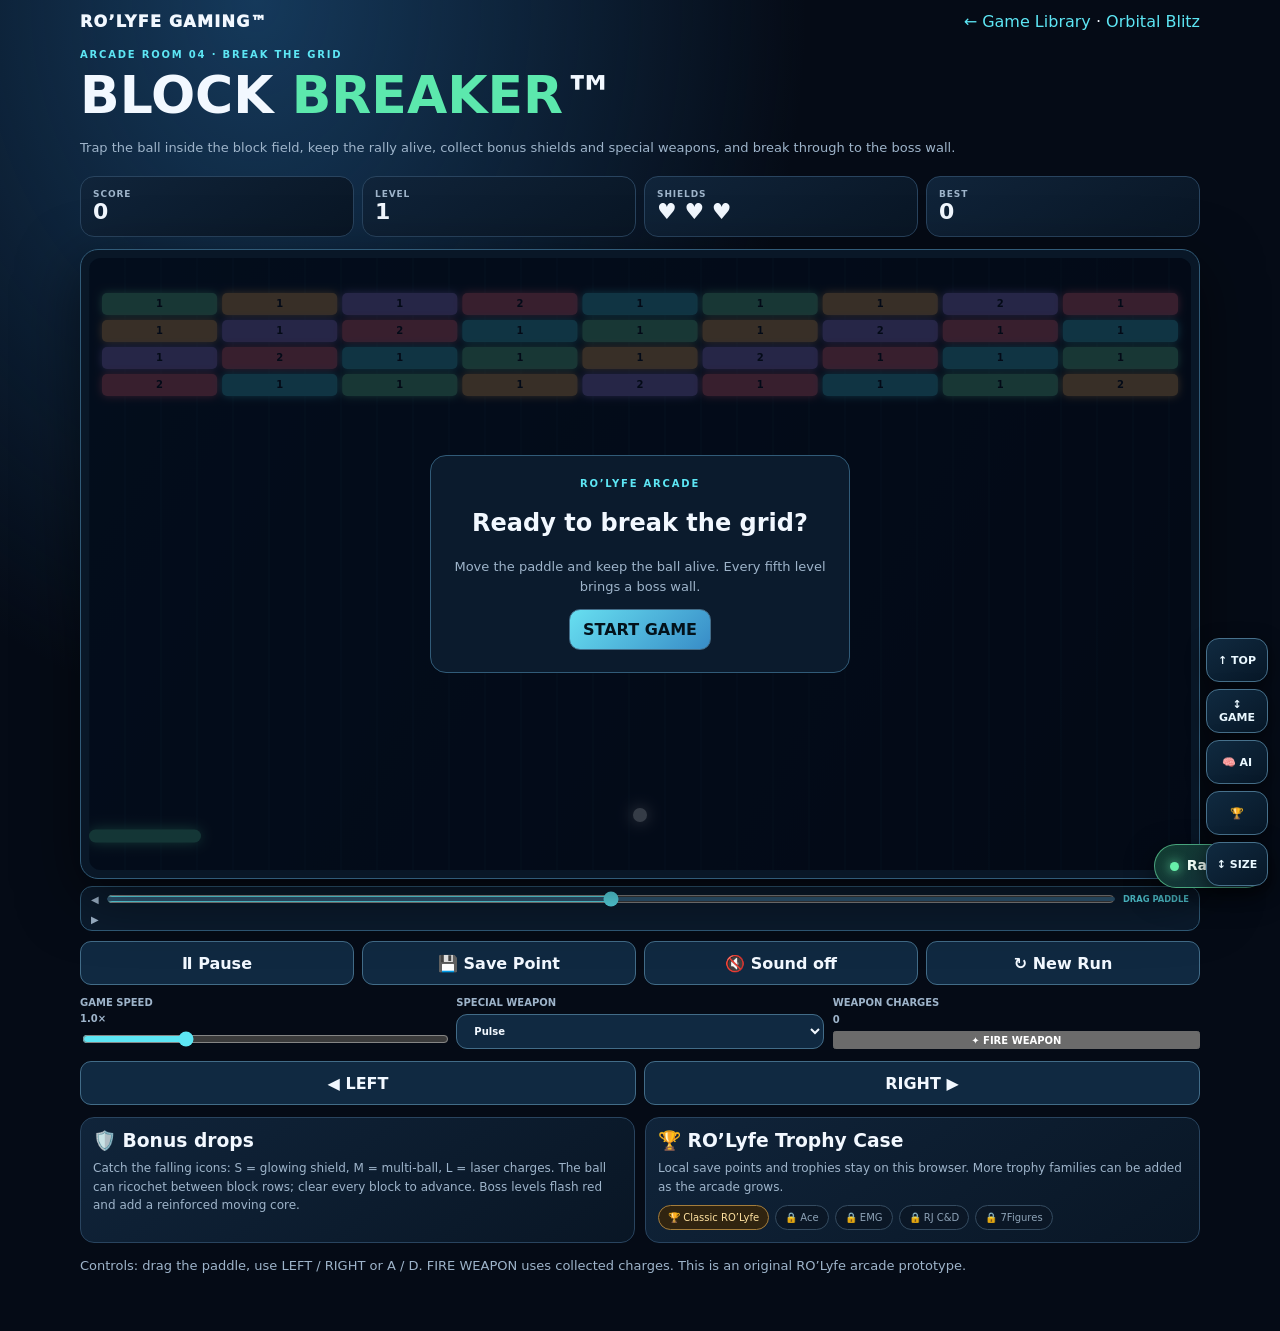
==== commit 5eea41ad: "Integrate RO’Lyfe Gaming Radio player" ====
--- a/games/block-breaker/index.html
+++ b/games/block-breaker/index.html
@@ -54,7 +54,7 @@
 drops=drops.filter(d=>d.y<h+20&&!(d.y>paddle.y-8&&d.y<paddle.y+20&&Math.abs(d.x-paddle.x)<paddle.w/2));
 particles.forEach(p=>{p.x+=p.vx*dt;p.y+=p.vy*dt;p.life-=dt});particles=particles.filter(p=>p.life>0);
 if(!balls.length){if(shield>0){shield--;balls=[{x:paddle.x,y:paddle.y-20,vx:150,vy:-250,r:7}]}else{lives--;if(lives<=0){finish();return}balls=[{x:paddle.x,y:paddle.y-20,vx:150,vy:-250,r:7}]}}
-if(!bricks.length){level++;if(level%5===0){$("bossFlash").classList.add("on");setTimeout(()=>$("bossFlash").classList.remove("on"),260)}makeLevel()}
+if(!bricks.length){level++;if(level%5===0&&lives<5){lives++;beep(1120,.16)}if(level%5===0){$("bossFlash").classList.add("on");setTimeout(()=>$("bossFlash").classList.remove("on"),260)}makeLevel()}
 hud()}
 function fire(){if(charges<=0||!active||paused)return;charges--;const color=weapon==="laser"?"#73f5ff":weapon==="plasma"?"#ff9a62":"#a4a5ff";for(let i=0;i<3;i++)particles.push({x:paddle.x+(i-1)*18,y:paddle.y-20,vx:(i-1)*15,vy:-240,life:.5,color});const target=bricks[0];if(target)hitBrick(target);hud()}
 function draw(){if(!w||!h)return;ctx.clearRect(0,0,w,h);const bg=ctx.createLinearGradient(0,0,w,h);bg.addColorStop(0,"#071d34");bg.addColorStop(1,"#040b16");ctx.fillStyle=bg;ctx.fillRect(0,0,w,h);ctx.strokeStyle="#43d9ef22";for(let x=0;x<w;x+=36){ctx.beginPath();ctx.moveTo(x,0);ctx.lineTo(x,h);ctx.stroke()}
@@ -72,4 +72,5 @@
 $("startBtn").addEventListener("click",()=>{if(over)reset();active=true;paused=false;overlay(false,"","","");last=performance.now();raf=requestAnimationFrame(loop)});$("pauseBtn").addEventListener("click",()=>{if(!active)return;paused=!paused;$("pauseBtn").textContent=paused?"▶ Resume":"Ⅱ Pause";if(!paused){last=performance.now();raf=requestAnimationFrame(loop)}});$("restartBtn").addEventListener("click",reset);$("saveBtn").addEventListener("click",save);$("continueBtn").addEventListener("click",()=>{if(loadSave()){active=true;paused=false;over=false;overlay(false,"","","");last=performance.now();raf=requestAnimationFrame(loop);renderTrophies();hud()}});$("speed").addEventListener("input",()=>{speed=Number($("speed").value);hud()});$("weapon").addEventListener("change",()=>weapon=$("weapon").value);$("soundBtn").addEventListener("click",()=>{sound=!sound;$("soundBtn").textContent=sound?"🔊 Sound on":"🔇 Sound off"});
 window.addEventListener("resize",resize);resize();renderTrophies();hud();reset();try{$("continueBtn").hidden=!localStorage.getItem(saveKey)}catch(e){}
 })();
-</script><script src="../../shared/arcade-controls.js"></script></body></html>+</script><script src="../../shared/arcade-controls.js"></script><script src="../../shared/radio-player.js"></script>
+</body></html>
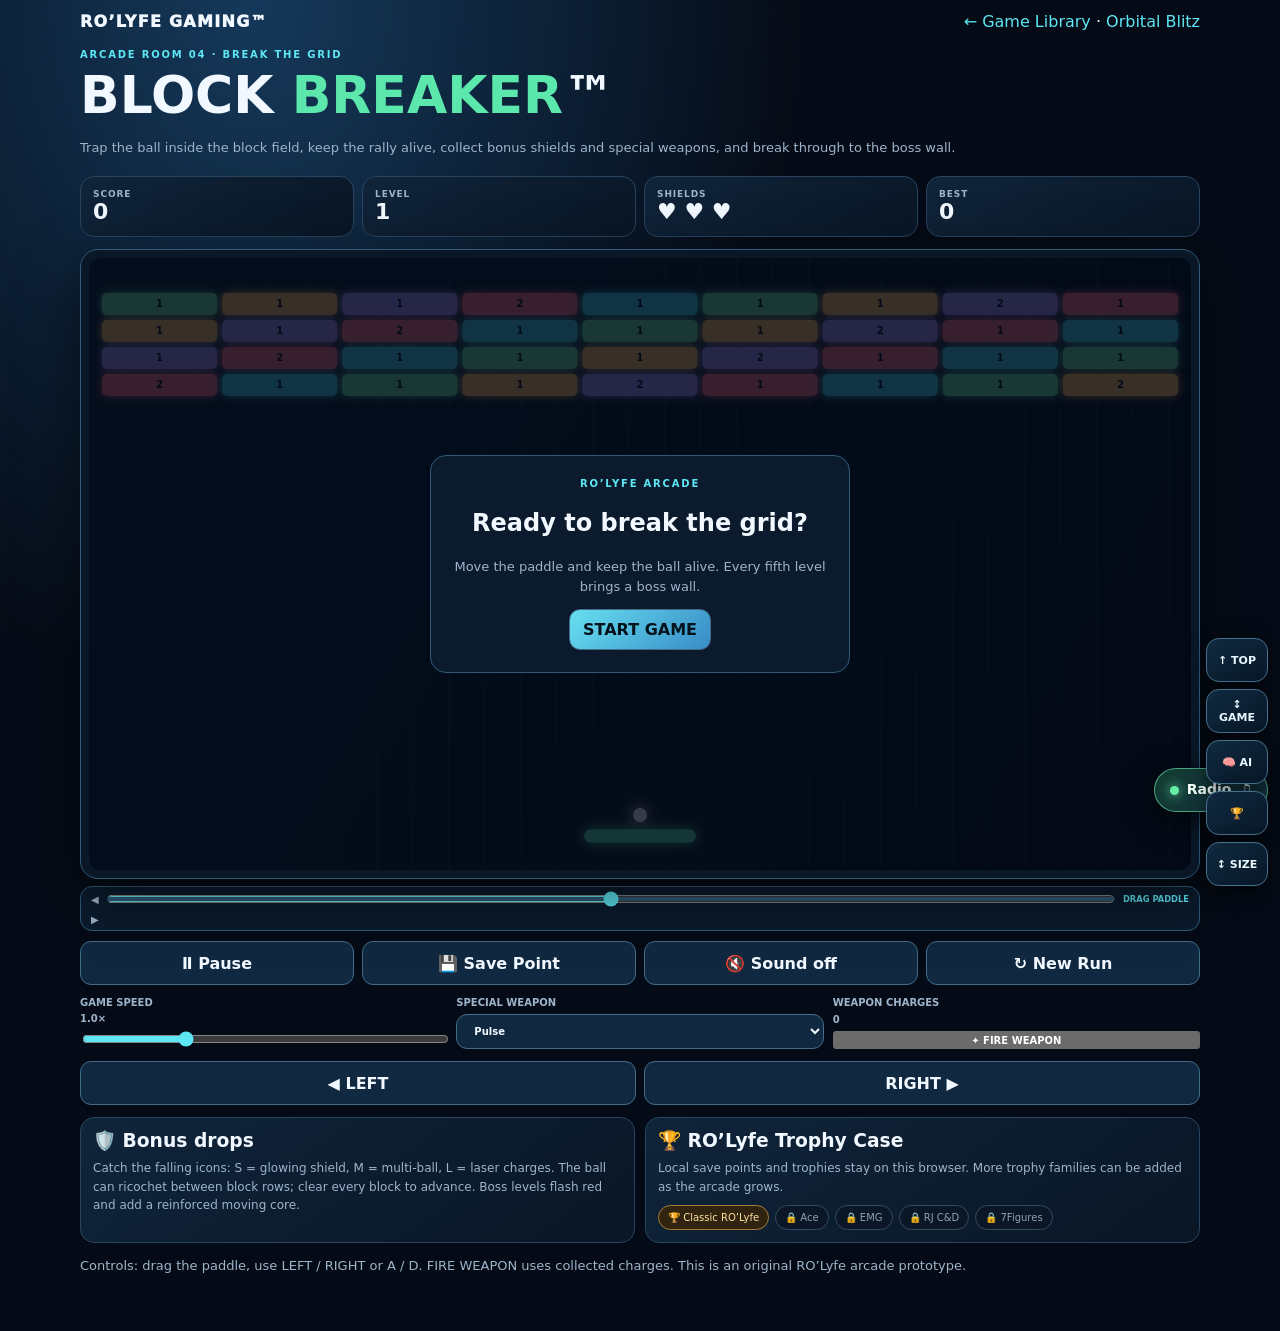
==== commit 69d80a26: "Add shared RO’Lyfe controls to game page" ====
--- a/games/block-breaker/index.html
+++ b/games/block-breaker/index.html
@@ -73,4 +73,5 @@
 window.addEventListener("resize",resize);resize();renderTrophies();hud();reset();try{$("continueBtn").hidden=!localStorage.getItem(saveKey)}catch(e){}
 })();
 </script><script src="../../shared/arcade-controls.js"></script><script src="../../shared/radio-player.js"></script>
+<script src="https://rolrichman.github.io/rolyfe-personal-trading-desk/shared/rolyfe-global-tools.js?v=20261115-5" defer></script>
 </body></html>
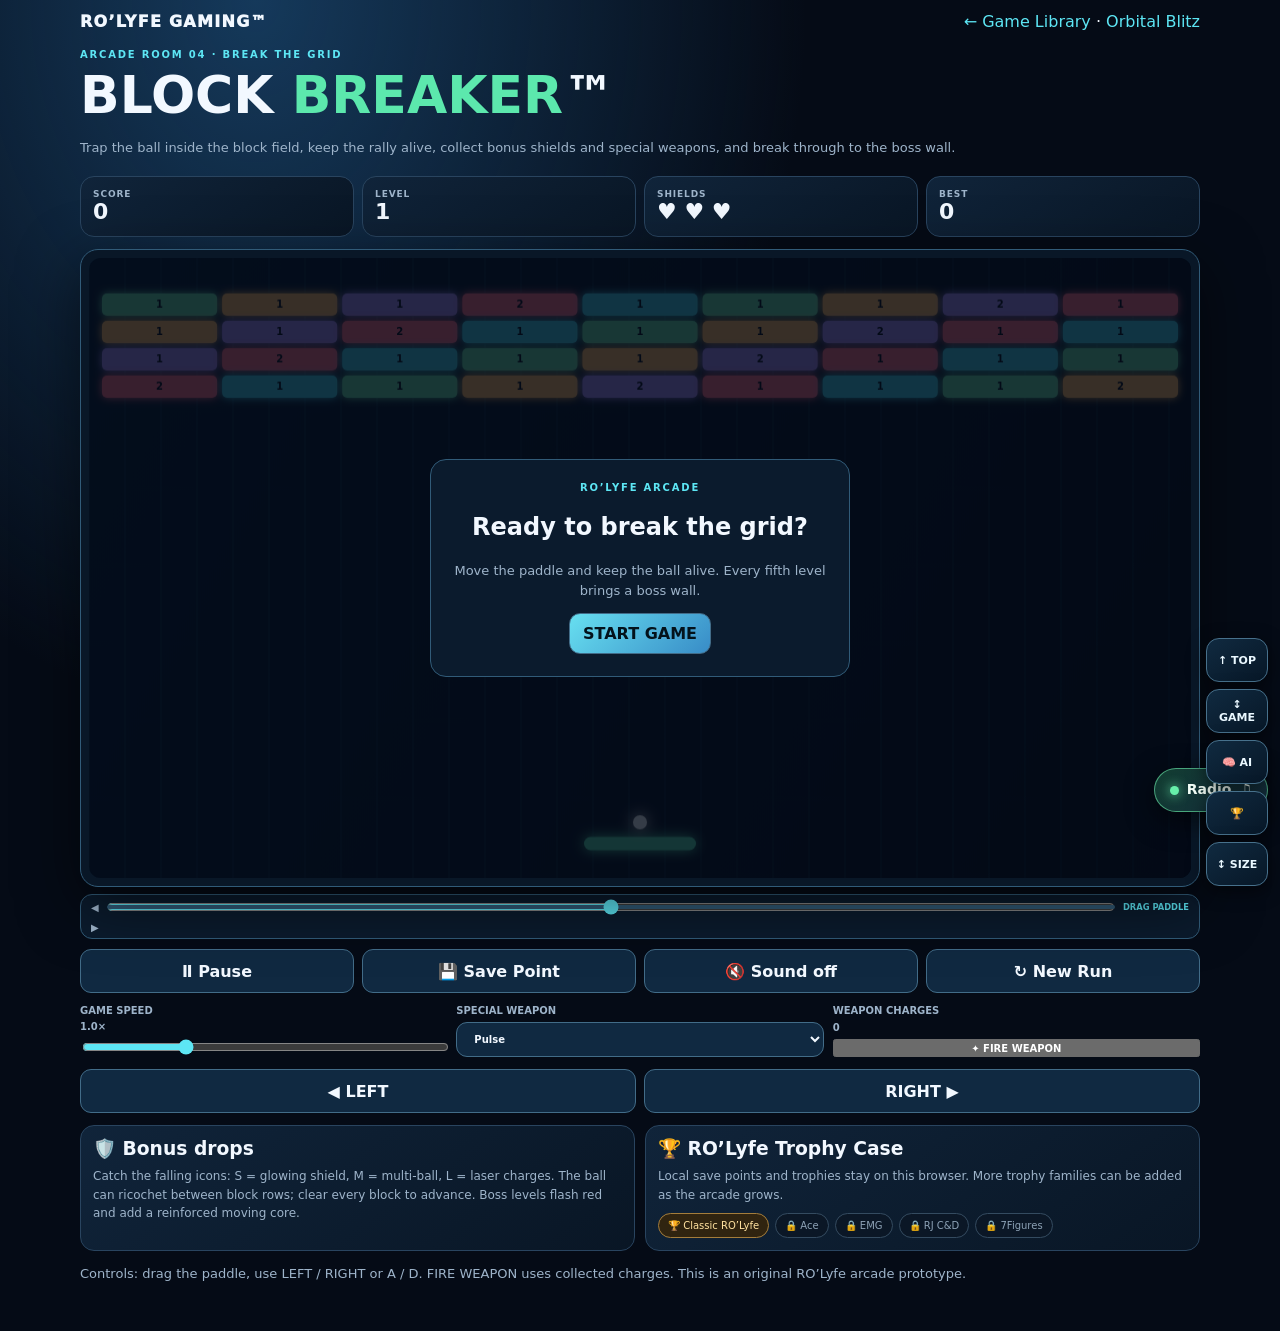
==== commit eb1659fd: "Use shared landscape responsive playfield" ====
--- a/games/block-breaker/index.html
+++ b/games/block-breaker/index.html
@@ -5,7 +5,8 @@
 *{box-sizing:border-box}html,body{margin:0;min-height:100%;background:var(--bg);color:var(--text);font-family:Inter,system-ui,sans-serif}body{background:radial-gradient(ellipse at 20% 0%,#15395b,transparent 38%),#050b16;overflow-x:hidden}button,select,input{font:inherit;touch-action:manipulation}.shell{width:min(1120px,calc(100% - 20px));margin:auto;padding:12px 0 42px}.top{display:flex;justify-content:space-between;align-items:center;gap:10px;flex-wrap:wrap}.top a{color:var(--cyan);text-decoration:none}.brand{font-weight:950;letter-spacing:.08em;color:var(--text)!important}.hero{margin:18px 0}.eyebrow{font-size:10px;letter-spacing:.18em;color:var(--cyan);font-weight:900}.hero h1{font-size:clamp(30px,6vw,52px);margin:5px 0}.hero p,.note{color:var(--muted);font-size:13px;line-height:1.55}.stats{display:grid;grid-template-columns:repeat(4,1fr);gap:8px;margin:12px 0}.stat,.panel{background:linear-gradient(145deg,#10243a,#091625);border:1px solid var(--line);border-radius:14px;padding:12px}.stat small{display:block;color:var(--muted);font-size:9px;font-weight:900;letter-spacing:.1em}.stat b{font-size:22px}.stage{position:relative;border:1px solid #315b78;background:#091727;border-radius:18px;padding:8px;box-shadow:0 18px 60px #0008}canvas{display:block;width:100%;height:clamp(380px,68svh,720px);border-radius:12px;background:#040b16;touch-action:none;overscroll-behavior:contain}.touch-track{display:grid;grid-template-columns:auto 1fr auto;align-items:center;gap:8px;margin:7px 0;padding:5px 10px;border:1px solid #315b78;border-radius:12px;background:#0b1b2d;color:var(--muted);font-size:10px;font-weight:900}.touch-track input{width:100%;height:14px;margin:0;accent-color:var(--cyan);touch-action:pan-y;cursor:ew-resize}.touch-track input::-webkit-slider-runnable-track{height:4px;border-radius:99px;background:#315b78}.touch-track input::-webkit-slider-thumb{-webkit-appearance:none;width:17px;height:17px;margin-top:-6px;border-radius:50%;background:var(--cyan);border:2px solid #e9fbff}.touch-track input::-moz-range-track{height:4px;border-radius:99px;background:#315b78}.touch-track input::-moz-range-thumb{width:14px;height:14px;border-radius:50%;background:var(--cyan);border:2px solid #e9fbff}.touch-track small{color:var(--cyan)}.overlay{position:absolute;inset:8px;display:grid;place-items:center;text-align:center;padding:18px;background:#030916c9;border-radius:12px}.overlay[hidden]{display:none}.overlay>div{max-width:420px;background:#0b1b2d;border:1px solid #315b78;border-radius:16px;padding:22px}.overlay p{color:var(--muted);font-size:13px;line-height:1.5}.btn,.toolbar button,.controls button,.settings select{border:1px solid #426c88;border-radius:11px;padding:10px 13px;background:#102941;color:var(--text);font-weight:850}.btn.primary{background:linear-gradient(135deg,#67dff0,#388cc7);color:#03121b}.toolbar,.controls{display:flex;gap:8px;flex-wrap:wrap;margin:10px 0}.toolbar button,.controls button{flex:1;min-height:44px}.settings{display:grid;grid-template-columns:repeat(3,1fr);gap:9px;margin:12px 0}.settings label{display:grid;gap:5px;color:var(--muted);font-size:10px;font-weight:900}.settings select,.settings input{width:100%}.settings input{accent-color:var(--cyan)}.lower{display:grid;grid-template-columns:1fr 1fr;gap:10px;margin-top:12px}.panel h3{margin:0 0 7px}.panel p{color:var(--muted);font-size:12px;line-height:1.55;margin:0}.trophies{display:flex;gap:6px;flex-wrap:wrap;margin-top:9px}.trophy{padding:6px 9px;border-radius:99px;border:1px solid #344b60;background:#0b1726;color:#8da2b6;font-size:10px}.trophy.unlocked{color:#ffe2a0;border-color:#a47d3b;background:#302410}.flash{position:fixed;inset:0;pointer-events:none;background:#ff001d;opacity:0;z-index:999;transition:opacity .15s}.flash.on{opacity:.18}
 @media(max-width:650px){.settings{grid-template-columns:1fr 1fr}.lower{grid-template-columns:1fr}.stats{gap:5px}.stat{padding:8px}.stat b{font-size:18px}}
 @media(max-height:480px) and (orientation:landscape){canvas{height:66svh}.hero{margin:7px 0}.shell{padding-top:5px}.stats{margin:6px 0}}
-</style></head><body><div class="flash" id="bossFlash"></div><div class="shell">
+</style><link rel="stylesheet" href="../../shared/landscape-playfield.css?v=20261119-1">
+</head><body><div class="flash" id="bossFlash"></div><div class="shell">
 <header class="top"><a class="brand" href="../../">RO’LYFE GAMING™</a><nav><a href="../../">← Game Library</a> · <a href="../orbital-blitz/">Orbital Blitz</a></nav></header>
 <section class="hero"><div class="eyebrow">ARCADE ROOM 04 · BREAK THE GRID</div><h1>BLOCK <span style="color:var(--green)">BREAKER</span>™</h1><p>Trap the ball inside the block field, keep the rally alive, collect bonus shields and special weapons, and break through to the boss wall.</p></section>
 <section class="stats"><div class="stat"><small>SCORE</small><b id="score">0</b></div><div class="stat"><small>LEVEL</small><b id="level">1</b></div><div class="stat"><small>SHIELDS</small><b id="lives">♥ ♥ ♥</b></div><div class="stat"><small>BEST</small><b id="best">0</b></div></section>
--- a/shared/landscape-playfield.css
+++ b/shared/landscape-playfield.css
@@ -0,0 +1,67 @@
+/* RO'Lyfe Gaming — shared short-landscape playfield layout.
+   Applies to all standalone rooms. Portrait and desktop layouts stay unchanged. */
+@media screen and (orientation:landscape) and (max-height:620px) {
+  .shell {
+    width:calc(100% - 14px);
+    max-width:none;
+    margin-inline:auto;
+    padding-top:4px;
+    padding-bottom:14px;
+  }
+  .top { padding:3px 2px 7px; gap:8px; }
+  .hero { margin:3px 0 7px; }
+  .hero p { display:none; }
+  .stats, .scorebar { margin:5px 0; }
+  .stage, .arena-wrap {
+    width:100%;
+    max-width:none;
+    margin:5px 0;
+    padding:6px;
+  }
+  canvas {
+    width:100%;
+    height:min(74svh,480px);
+    min-height:180px;
+    max-height:calc(100dvh - 96px);
+  }
+  .toolbar, .controls { margin:6px 0; gap:6px; }
+  .mobile-controls { margin:6px 0; }
+  .lower { margin-top:8px; }
+  .note { margin-top:7px; }
+
+  /* Pool is a landscape-width table. The focused scene scrolls vertically
+     instead of shrinking the table to leave a large unused side margin. */
+  .pool-app {
+    width:100%;
+    max-width:none;
+    margin:0;
+    padding-left:8px;
+    padding-right:8px;
+  }
+  .pool-stage {
+    width:100%;
+    max-width:100%;
+    overflow-x:hidden;
+    justify-content:center;
+  }
+  .pool-stage.is-focused {
+    width:100vw;
+    max-width:100vw;
+    height:100dvh;
+    min-height:100dvh;
+    max-height:100dvh;
+    grid-template-rows:auto auto auto;
+    align-content:start;
+    justify-content:start;
+    overflow-x:hidden;
+    overflow-y:auto;
+    touch-action:pan-y;
+  }
+  .pool-stage.is-focused .pool-table {
+    width:min(96vw,1080px);
+    max-width:96vw;
+    max-height:none;
+    flex:0 0 auto;
+  }
+  .pool-focus-dock { max-height:none; overflow:visible; }
+}
